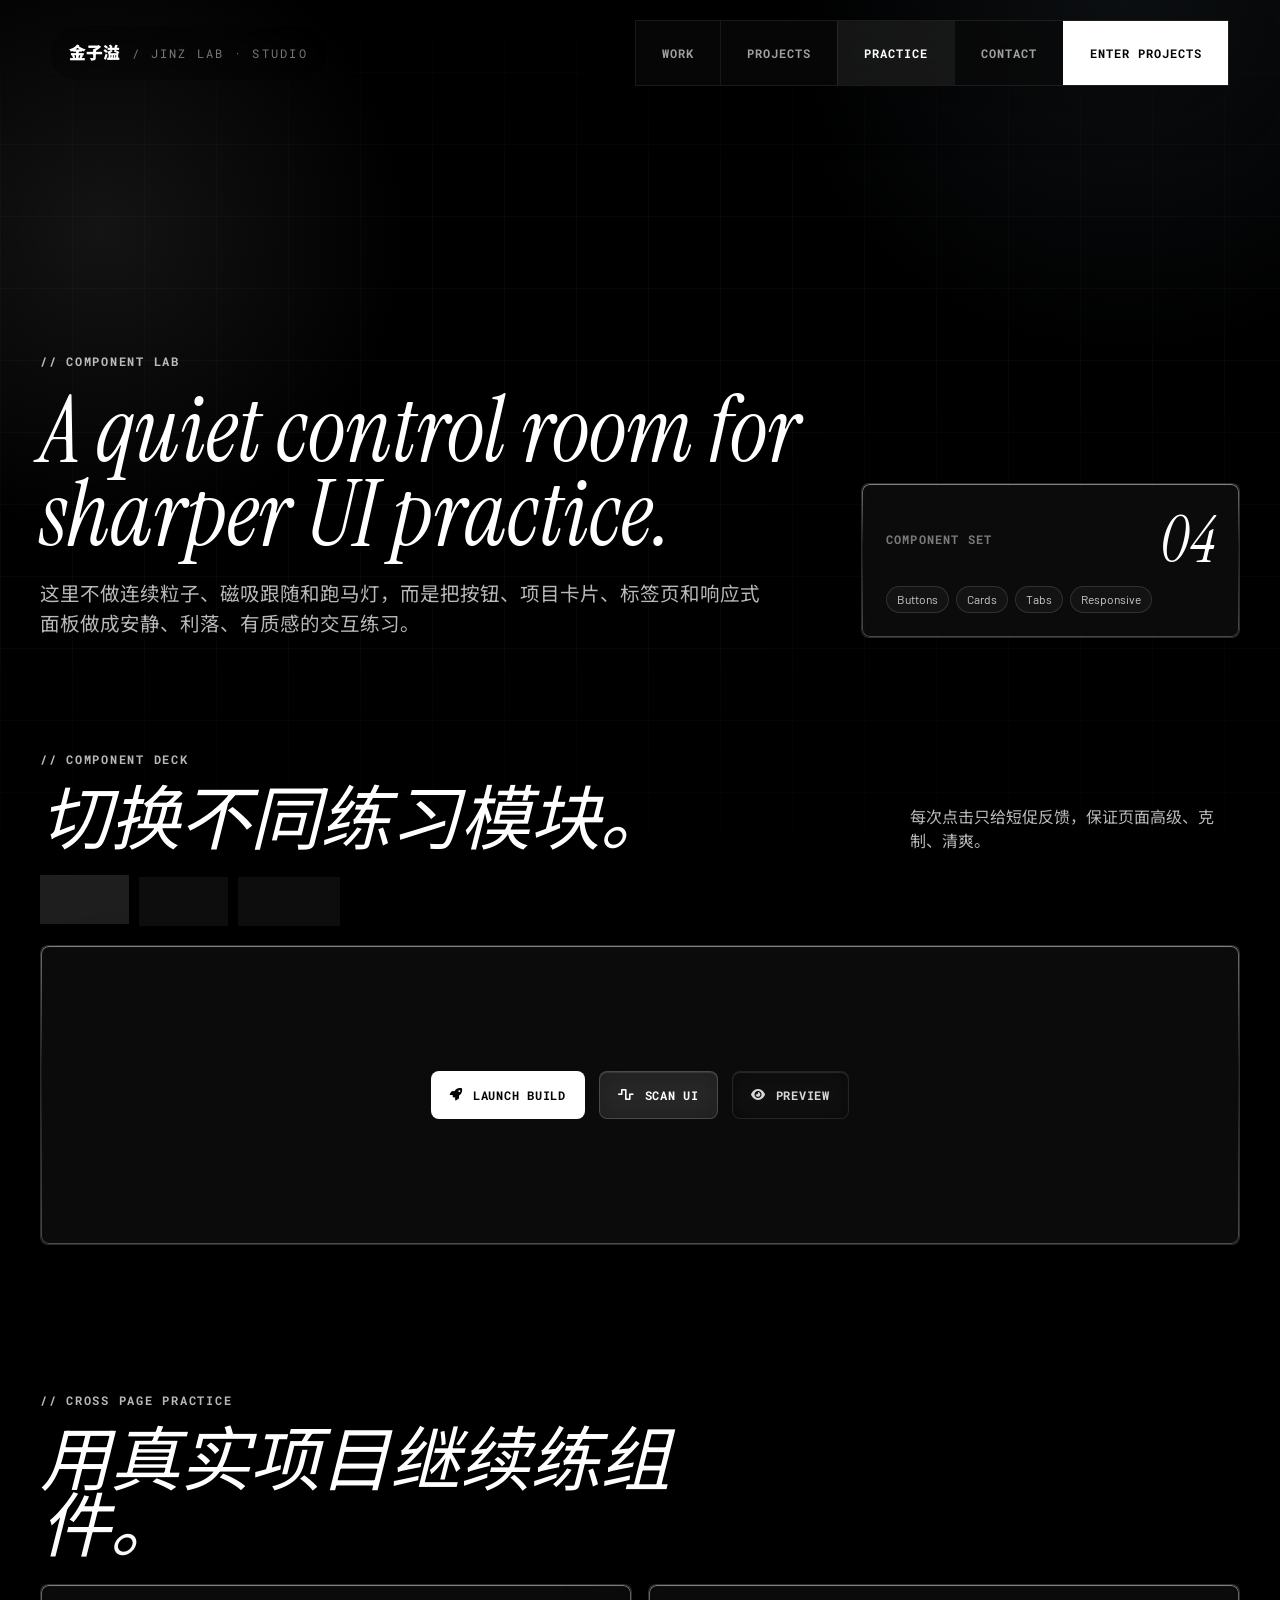
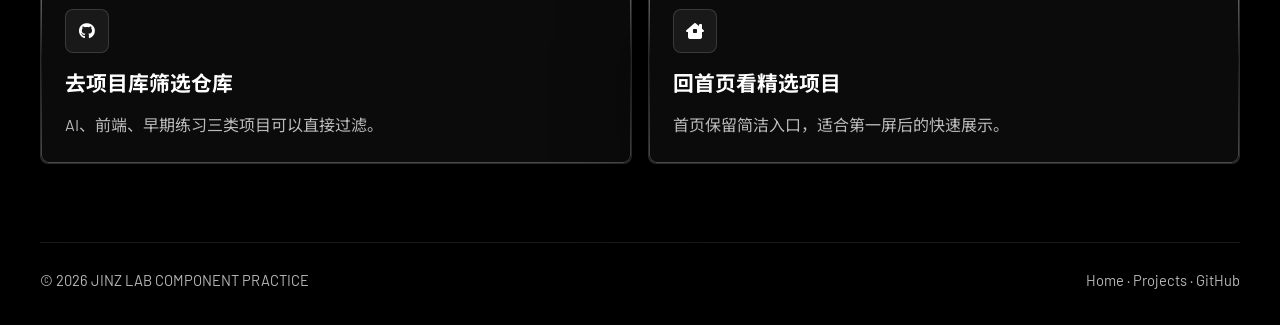
==== myweb/practice.html @ 47b3a93f "Restore portfolio site in myweb" ====
<!DOCTYPE html>
<html lang="zh-CN">
<head>
    <meta charset="UTF-8">
    <meta name="viewport" content="width=device-width, initial-scale=1.0">
    <meta name="description" content="金子溢的前端组件练习场，包含按钮、项目卡片、标签页、响应式面板和 GitHub 仓库组件练习。">
    <title>Practice | JINZ LAB STUDIO</title>
    <link rel="preconnect" href="https://fonts.googleapis.com">
    <link rel="preconnect" href="https://fonts.gstatic.com" crossorigin>
    <link href="https://fonts.googleapis.com/css2?family=Barlow:wght@300;400;500;600;700&family=Instrument+Serif:ital@0;1&family=Noto+Sans+SC:wght@400;500;700;900&family=Roboto+Mono:wght@400;500;700&display=swap" rel="stylesheet">
    <link rel="stylesheet" href="https://cdnjs.cloudflare.com/ajax/libs/font-awesome/6.5.2/css/all.min.css">
    <link rel="stylesheet" href="style.css?v=20260630-mainframe">
</head>
<body data-page="practice">
    <header class="studio-header" data-elevated="false">
        <a class="studio-brand" href="index.html#top" aria-label="返回首页">
            <strong>金子溢</strong>
            <span>/ JINZ LAB · STUDIO</span>
        </a>
        <button class="nav-toggle" type="button" aria-expanded="false" aria-controls="site-nav" aria-label="展开导航">
            <span></span>
            <span></span>
        </button>
        <nav class="studio-nav" id="site-nav" aria-label="主导航">
            <a class="nav-link" data-nav-page="home" href="index.html#top">WORK</a>
            <a class="nav-link" data-nav-page="projects" href="projects.html">PROJECTS</a>
            <a class="nav-link active" data-nav-page="practice" href="practice.html">PRACTICE</a>
            <a class="nav-link" href="index.html#contact">CONTACT</a>
            <a class="nav-cta" href="projects.html">ENTER PROJECTS</a>
        </nav>
    </header>

    <main id="top">
        <section class="practice-hero page-frame" aria-labelledby="practice-hero-title">
            <div class="archive-copy reveal">
                <p class="studio-kicker">// Component Lab</p>
                <h1 id="practice-hero-title">A quiet control room for sharper UI practice.</h1>
                <p class="page-lede">这里不做连续粒子、磁吸跟随和跑马灯，而是把按钮、项目卡片、标签页和响应式面板做成安静、利落、有质感的交互练习。</p>
            </div>
            <aside class="lab-console liquid-card reveal" aria-label="组件练习概览">
                <div class="console-row">
                    <span>Component Set</span>
                    <strong>04</strong>
                </div>
                <div class="console-list">
                    <span>Buttons</span>
                    <span>Cards</span>
                    <span>Tabs</span>
                    <span>Responsive</span>
                </div>
            </aside>
        </section>

        <section class="lab-section page-frame" aria-labelledby="tabs-title">
            <div class="console-heading reveal">
                <div>
                    <p class="studio-kicker">// Component Deck</p>
                    <h2 id="tabs-title">切换不同练习模块。</h2>
                </div>
                <p>每次点击只给短促反馈，保证页面高级、克制、清爽。</p>
            </div>

            <div class="lab-tabs reveal" role="tablist" aria-label="组件练习模块">
                <button class="lab-tab active" type="button" role="tab" aria-selected="true" aria-controls="panel-buttons" id="tab-buttons" data-tab="buttons">按钮状态</button>
                <button class="lab-tab" type="button" role="tab" aria-selected="false" aria-controls="panel-cards" id="tab-cards" data-tab="cards">项目卡片</button>
                <button class="lab-tab" type="button" role="tab" aria-selected="false" aria-controls="panel-layout" id="tab-layout" data-tab="layout">响应式面板</button>
            </div>

            <div class="lab-panels">
                <article class="lab-panel active liquid-card reveal" role="tabpanel" id="panel-buttons" aria-labelledby="tab-buttons" data-panel="buttons">
                    <div class="button-stage">
                        <button class="mega-button" type="button" data-toast="主要按钮状态已触发">
                            <i class="fa-solid fa-rocket"></i>
                            Launch Build
                        </button>
                        <button class="mega-button alt" type="button" data-toast="次级按钮状态已触发">
                            <i class="fa-solid fa-wave-square"></i>
                            Scan UI
                        </button>
                        <button class="mega-button quiet" type="button" data-toast="安静按钮状态已触发">
                            <i class="fa-solid fa-eye"></i>
                            Preview
                        </button>
                    </div>
                </article>

                <article class="lab-panel liquid-card reveal" role="tabpanel" id="panel-cards" aria-labelledby="tab-cards" data-panel="cards" hidden>
                    <div class="mini-project-grid">
                        <a class="mini-project" href="https://github.com/1clipse/llm-monitor-v8" target="_blank" rel="noopener noreferrer">
                            <span>LLM</span>
                            <strong>llm-monitor-v8</strong>
                            <small>风险评分 · 实时指标 · WebSocket</small>
                        </a>
                        <a class="mini-project" href="https://github.com/1clipse/knowledge-graph-robot" target="_blank" rel="noopener noreferrer">
                            <span>KG</span>
                            <strong>knowledge-graph-robot</strong>
                            <small>知识图谱 · Python · Robot</small>
                        </a>
                        <a class="mini-project" href="https://github.com/1clipse/myUniapp" target="_blank" rel="noopener noreferrer">
                            <span>UNI</span>
                            <strong>myUniapp</strong>
                            <small>企业小程序 · 微信生态</small>
                        </a>
                        <a class="mini-project" href="https://github.com/1clipse/myWebsite" target="_blank" rel="noopener noreferrer">
                            <span>WEB</span>
                            <strong>myWebsite</strong>
                            <small>个人站点 · 响应式布局</small>
                        </a>
                        <a class="mini-project" href="https://github.com/1clipse/AI-Project" target="_blank" rel="noopener noreferrer">
                            <span>AI</span>
                            <strong>AI-Project</strong>
                            <small>AI 辅助 · 系统实践</small>
                        </a>
                        <a class="mini-project" href="https://github.com/1clipse/jzy2010701408" target="_blank" rel="noopener noreferrer">
                            <span>LAB</span>
                            <strong>jzy2010701408</strong>
                            <small>早期测试 · 学习轨迹</small>
                        </a>
                        <a class="mini-project" href="https://github.com/1clipse/Jinz" target="_blank" rel="noopener noreferrer">
                            <span>ARC</span>
                            <strong>Jinz</strong>
                            <small>个人档案 · 时间线起点</small>
                        </a>
                    </div>
                </article>

                <article class="lab-panel liquid-card reveal" role="tabpanel" id="panel-layout" aria-labelledby="tab-layout" data-panel="layout" hidden>
                    <div class="responsive-preview" aria-label="响应式面板示意">
                        <div class="preview-sidebar">
                            <span></span>
                            <span></span>
                            <span></span>
                        </div>
                        <div class="preview-main">
                            <div class="preview-chart">
                                <i></i>
                                <i></i>
                                <i></i>
                                <i></i>
                            </div>
                            <div class="preview-grid">
                                <span></span>
                                <span></span>
                                <span></span>
                                <span></span>
                            </div>
                        </div>
                    </div>
                </article>
            </div>
        </section>

        <section class="route-section page-frame" aria-labelledby="practice-project-title">
            <div class="console-heading reveal">
                <div>
                    <p class="studio-kicker">// Cross Page Practice</p>
                    <h2 id="practice-project-title">用真实项目继续练组件。</h2>
                </div>
            </div>
            <div class="route-grid">
                <a class="route-card liquid-card reveal" href="projects.html">
                    <i class="fa-brands fa-github"></i>
                    <strong>去项目库筛选仓库</strong>
                    <span>AI、前端、早期练习三类项目可以直接过滤。</span>
                </a>
                <a class="route-card liquid-card reveal" href="index.html#projects">
                    <i class="fa-solid fa-house-chimney-window"></i>
                    <strong>回首页看精选项目</strong>
                    <span>首页保留简洁入口，适合第一屏后的快速展示。</span>
                </a>
            </div>
        </section>
    </main>

    <footer class="site-footer">
        <p>© 2026 JINZ LAB COMPONENT PRACTICE</p>
        <p><a href="index.html">Home</a> · <a href="projects.html">Projects</a> · <a href="https://github.com/1clipse" target="_blank" rel="noopener noreferrer">GitHub</a></p>
    </footer>

    <div class="toast" role="status" aria-live="polite"></div>
    <script src="script.js?v=20260630-mainframe"></script>
</body>
</html>
---- myweb/style.css ----
:root {
    --bg: #000;
    --paper: #f7f8f4;
    --paper-text: #172019;
    --paper-muted: #5a635a;
    --paper-line: #e5e8e1;
    --panel: rgba(255, 255, 255, 0.045);
    --panel-strong: rgba(255, 255, 255, 0.082);
    --text: #fff;
    --muted: rgba(255, 255, 255, 0.72);
    --subtle: rgba(255, 255, 255, 0.46);
    --line: rgba(255, 255, 255, 0.16);
    --line-strong: rgba(255, 255, 255, 0.34);
    --black-glass: rgba(0, 0, 0, 0.42);
    --radius: 8px;
    --max-width: 1200px;
    --header-height: 76px;
    --ease: cubic-bezier(.2, .8, .2, 1);
    --shadow: 0 28px 90px rgba(0, 0, 0, 0.42);
}

* {
    box-sizing: border-box;
}

html {
    scroll-behavior: smooth;
    background: var(--bg);
}

body {
    min-width: 320px;
    margin: 0;
    color: var(--text);
    background:
        radial-gradient(circle at 8% 12%, rgba(255, 255, 255, 0.08), transparent 24vw),
        radial-gradient(circle at 88% 0%, rgba(105, 130, 150, 0.12), transparent 28vw),
        #000;
    font-family: "Inter", "Barlow", "Noto Sans SC", system-ui, -apple-system, BlinkMacSystemFont, "Segoe UI", sans-serif;
    line-height: 1.5;
    overflow-x: hidden;
}

@keyframes blink {
    0%,
    100% {
        opacity: 1;
    }

    50% {
        opacity: 0;
    }
}

body::before {
    position: fixed;
    inset: 0;
    z-index: 0;
    content: "";
    pointer-events: none;
    background:
        linear-gradient(rgba(255, 255, 255, 0.026) 1px, transparent 1px),
        linear-gradient(90deg, rgba(255, 255, 255, 0.022) 1px, transparent 1px);
    background-size: 72px 72px;
    mask-image: linear-gradient(180deg, transparent, black 18%, black 72%, transparent);
}

body.nav-open {
    overflow: hidden;
}

a {
    color: inherit;
    text-decoration: none;
}

button,
a {
    -webkit-tap-highlight-color: transparent;
}

button {
    font: inherit;
}

img,
video {
    display: block;
    max-width: 100%;
}

h1,
h2,
h3,
p {
    margin-top: 0;
}

h1,
h2,
h3 {
    letter-spacing: 0;
    line-height: 0.94;
}

.studio-header {
    position: fixed;
    top: 20px;
    left: clamp(16px, 4vw, 52px);
    right: clamp(16px, 4vw, 52px);
    z-index: 50;
    display: flex;
    align-items: center;
    justify-content: space-between;
    min-height: 64px;
    pointer-events: none;
}

.studio-brand,
.studio-nav,
.nav-toggle,
.nav-cta {
    pointer-events: auto;
}

.studio-brand {
    display: inline-flex;
    align-items: center;
    gap: 12px;
    min-width: 0;
    padding: 14px 18px;
    border-radius: 999px;
    background: rgba(0, 0, 0, 0.2);
    color: var(--text);
    backdrop-filter: blur(10px);
    -webkit-backdrop-filter: blur(10px);
}

.studio-brand strong {
    font-family: "Noto Sans SC", sans-serif;
    font-size: 1.05rem;
    font-weight: 900;
    white-space: nowrap;
}

.studio-brand span {
    color: var(--subtle);
    font-family: "Roboto Mono", monospace;
    font-size: 0.78rem;
    letter-spacing: 0.18em;
    text-transform: uppercase;
    white-space: nowrap;
}

.studio-nav {
    display: flex;
    align-items: center;
    gap: 0;
    min-height: 64px;
    overflow: hidden;
    border: 1px solid rgba(255, 255, 255, 0.08);
    border-radius: 0;
    background: rgba(10, 10, 10, 0.68);
    backdrop-filter: blur(18px);
    -webkit-backdrop-filter: blur(18px);
    box-shadow: 0 16px 55px rgba(0, 0, 0, 0.28);
}

.nav-link,
.nav-cta {
    display: inline-flex;
    align-items: center;
    justify-content: center;
    min-height: 64px;
    padding: 0 26px;
    border-left: 1px solid rgba(255, 255, 255, 0.07);
    color: rgba(255, 255, 255, 0.62);
    font-family: "Roboto Mono", monospace;
    font-size: 0.78rem;
    font-weight: 700;
    letter-spacing: 0.08em;
    text-transform: uppercase;
    transition: color 180ms var(--ease), background-color 180ms var(--ease);
}

.nav-link:first-child {
    border-left: 0;
}

.nav-link:hover,
.nav-link.active {
    color: #fff;
    background: rgba(255, 255, 255, 0.06);
}

.nav-cta {
    color: #050505;
    background: #fff;
}

.nav-cta:hover {
    color: #000;
    background: rgba(255, 255, 255, 0.86);
}

.nav-toggle {
    display: none;
    width: 48px;
    height: 48px;
    border: 1px solid var(--line);
    border-radius: 999px;
    color: var(--text);
    background: rgba(0, 0, 0, 0.55);
    backdrop-filter: blur(12px);
    -webkit-backdrop-filter: blur(12px);
    cursor: pointer;
}

.nav-toggle span {
    display: block;
    width: 18px;
    height: 2px;
    margin: 5px auto;
    border-radius: 999px;
    background: currentColor;
}

body[data-page="home"] .studio-header[data-elevated="false"] .studio-brand {
    color: #0e150f;
    background: rgba(255, 255, 255, 0.38);
}

body[data-page="home"] .studio-header[data-elevated="false"] .studio-brand span {
    color: rgba(14, 21, 15, 0.58);
}

body[data-page="home"] .studio-header[data-elevated="false"] .studio-nav {
    border-color: rgba(28, 46, 30, 0.1);
    background: rgba(255, 255, 255, 0.34);
    box-shadow: 0 16px 55px rgba(28, 46, 30, 0.08);
}

body[data-page="home"] .studio-header[data-elevated="false"] .nav-link {
    color: rgba(14, 21, 15, 0.66);
    border-left-color: rgba(28, 46, 30, 0.08);
}

body[data-page="home"] .studio-header[data-elevated="false"] .nav-link:hover,
body[data-page="home"] .studio-header[data-elevated="false"] .nav-link.active {
    color: #0e150f;
    background: rgba(28, 46, 30, 0.06);
}

body[data-page="home"] .studio-header[data-elevated="false"] .nav-cta {
    color: #fff;
    border-left-color: rgba(28, 46, 30, 0.08);
    background: #1c2e1e;
}

body[data-page="home"] .studio-header[data-elevated="false"] .nav-toggle {
    color: #0e150f;
    border-color: rgba(28, 46, 30, 0.16);
    background: rgba(255, 255, 255, 0.54);
}

main {
    position: relative;
    z-index: 1;
}

.cinema-hero {
    position: relative;
    display: flex;
    min-height: 100svh;
    padding: 132px clamp(20px, 8vw, 132px) 72px;
    align-items: flex-end;
    overflow: hidden;
    background: #000;
}

.spade-hero {
    position: relative;
    display: grid;
    grid-template-columns: minmax(0, 1fr) minmax(300px, 0.42fr);
    gap: clamp(22px, 4vw, 54px);
    min-height: 100svh;
    overflow: hidden;
    padding: 128px clamp(20px, 5vw, 72px) 58px;
    align-items: end;
    color: var(--paper-text);
    background: var(--paper);
}

.spade-hero::before {
    position: absolute;
    inset: 0;
    content: "";
    pointer-events: none;
    background:
        linear-gradient(rgba(28, 46, 30, 0.05) 1px, transparent 1px),
        linear-gradient(90deg, rgba(28, 46, 30, 0.045) 1px, transparent 1px);
    background-size: 64px 64px;
    mask-image: linear-gradient(90deg, black, transparent 72%);
}

.spade-video-panel {
    --look-x: 0px;
    --look-y: 0px;
    --look-glow-x: 58%;
    --look-glow-y: 34%;
    position: absolute;
    inset: 0 0 0 auto;
    width: min(58vw, 940px);
    overflow: hidden;
    pointer-events: none;
    background: #eef1ea;
}

.spade-video {
    width: 100%;
    height: 100%;
    object-fit: cover;
    object-position: right bottom;
    filter: saturate(0.9) contrast(1.02);
    transform: translate3d(var(--look-x), var(--look-y), 0) scale(1.035);
    transition: transform 90ms linear;
}

.spade-video-wash {
    position: absolute;
    inset: 0;
    background:
        radial-gradient(circle at var(--look-glow-x) var(--look-glow-y), rgba(255, 255, 255, 0.46), transparent 18%),
        linear-gradient(90deg, var(--paper) 0%, rgba(247, 248, 244, 0.88) 15%, rgba(247, 248, 244, 0.18) 48%, rgba(247, 248, 244, 0.02)),
        linear-gradient(0deg, var(--paper) 0%, transparent 24%);
    transition: background 120ms linear;
}

.spade-hero-content {
    position: relative;
    z-index: 2;
    width: min(760px, 100%);
}

.spade-kicker {
    display: inline-flex;
    align-items: center;
    gap: 10px;
    margin-bottom: 28px;
    color: rgba(28, 46, 30, 0.72);
    font-size: 0.86rem;
    font-weight: 700;
    letter-spacing: 0.08em;
}

.spade-kicker span {
    color: #1c2e1e;
    font-size: 1.2rem;
}

.spade-hero h1 {
    min-height: 2.18em;
    margin-bottom: 22px;
    color: #090d0a;
    font-size: clamp(3.35rem, 7.4vw, 7.8rem);
    font-weight: 400;
    line-height: 1.04;
    white-space: pre-line;
}

.type-cursor {
    display: inline-block;
    width: 3px;
    height: 0.9em;
    margin-left: 4px;
    vertical-align: -0.04em;
    background: #090d0a;
    animation: blink 1s step-end infinite;
}

.type-cursor.is-done {
    display: none;
}

.spade-lede {
    max-width: 660px;
    margin-bottom: 42px;
    color: var(--paper-muted);
    font-size: clamp(1.08rem, 2vw, 1.32rem);
    line-height: 1.7;
}

.service-picker {
    width: min(620px, 100%);
    margin-bottom: 30px;
}

.service-picker h2 {
    margin-bottom: 4px;
    color: #152318;
    font-size: clamp(1.45rem, 2.2vw, 2rem);
    font-weight: 500;
    line-height: 1.12;
}

.service-picker p {
    margin-bottom: 18px;
    color: rgba(90, 99, 90, 0.86);
}

.service-pills {
    display: flex;
    flex-wrap: wrap;
    gap: 10px;
    margin-bottom: 14px;
}

.service-pill {
    display: inline-flex;
    min-height: 48px;
    align-items: center;
    gap: 8px;
    padding: 0 18px;
    border: 1px solid var(--paper-line);
    border-radius: 999px;
    color: #1c2e1e;
    background: rgba(255, 255, 255, 0.76);
    box-shadow: 0 14px 36px rgba(28, 46, 30, 0.05);
    cursor: pointer;
    font-weight: 600;
    transition: transform 180ms var(--ease), color 180ms var(--ease), background-color 180ms var(--ease), border-color 180ms var(--ease);
}

.service-pill:hover,
.service-pill:focus-visible {
    transform: translateY(-2px);
    border-color: rgba(28, 46, 30, 0.16);
    background: rgba(241, 243, 241, 0.9);
}

.service-pill.is-active {
    color: #fff;
    border-color: #1c2e1e;
    background: #1c2e1e;
}

.service-pill.is-active::before {
    content: "\f00c";
    font: var(--fa-font-solid);
    font-size: 0.78rem;
}

.service-status {
    min-height: 48px;
    padding: 14px 16px;
    border: 1px solid transparent;
    border-radius: 18px;
    color: rgba(90, 99, 90, 0.5);
    font-size: 0.82rem;
    font-style: italic;
    transition: color 180ms var(--ease), background-color 180ms var(--ease), border-color 180ms var(--ease);
}

.service-status.is-active {
    display: flex;
    align-items: center;
    justify-content: space-between;
    gap: 16px;
    color: #233526;
    border-color: #ecefeb;
    background: #fafbf9;
    font-style: normal;
}

.service-status a {
    flex: 0 0 auto;
    color: #4d6d47;
    font-size: 0.76rem;
    font-weight: 800;
    letter-spacing: 0.08em;
    text-transform: uppercase;
}

.spade-actions {
    display: flex;
    flex-wrap: wrap;
    gap: 12px;
}

.spade-link {
    display: inline-flex;
    min-height: 48px;
    align-items: center;
    gap: 10px;
    padding: 0 18px;
    border: 1px solid rgba(28, 46, 30, 0.14);
    border-radius: 999px;
    color: #1c2e1e;
    background: rgba(255, 255, 255, 0.54);
    font-size: 0.96rem;
    font-weight: 700;
    transition: transform 180ms var(--ease), opacity 180ms var(--ease);
}

.spade-link.strong {
    color: #fff;
    border-color: #1c2e1e;
    background: #1c2e1e;
}

.spade-link:hover {
    transform: translateY(-2px);
    opacity: 0.78;
}

.spade-portrait {
    position: relative;
    z-index: 2;
    align-self: end;
    width: min(360px, 100%);
    margin: 0;
    overflow: hidden;
    border: 1px solid rgba(28, 46, 30, 0.12);
    border-radius: 28px;
    background: rgba(255, 255, 255, 0.32);
    box-shadow: 0 28px 90px rgba(28, 46, 30, 0.18);
}

.spade-portrait img {
    width: 100%;
    aspect-ratio: 4 / 5;
    object-fit: cover;
    object-position: center;
}

.spade-portrait figcaption {
    display: flex;
    align-items: center;
    justify-content: space-between;
    gap: 12px;
    padding: 14px 16px;
    color: rgba(28, 46, 30, 0.62);
    background: rgba(250, 251, 249, 0.86);
    font-size: 0.74rem;
    font-weight: 700;
    letter-spacing: 0.08em;
    text-transform: uppercase;
}

.spade-portrait strong {
    color: #1c2e1e;
}

.fading-video {
    opacity: 0;
    will-change: opacity;
}

.hero-video {
    position: absolute;
    top: 0;
    left: 50%;
    z-index: 0;
    width: 120%;
    height: 120%;
    min-width: 100%;
    min-height: 100%;
    object-fit: cover;
    object-position: top center;
    transform: translateX(-50%);
}

.section-video {
    position: absolute;
    inset: 0;
    z-index: 0;
    width: 100%;
    height: 100%;
    object-fit: cover;
}

.edge-shade {
    position: absolute;
    inset: 0;
    z-index: 1;
    pointer-events: none;
    background:
        linear-gradient(90deg, rgba(0, 0, 0, 0.82), transparent 32%, transparent 70%, rgba(0, 0, 0, 0.72)),
        linear-gradient(0deg, rgba(0, 0, 0, 0.88), transparent 42%, rgba(0, 0, 0, 0.48));
}

.hero-side-note {
    position: absolute;
    top: 28%;
    right: clamp(22px, 8vw, 132px);
    z-index: 2;
    color: rgba(255, 255, 255, 0.74);
    text-align: right;
    font-size: clamp(1.05rem, 2vw, 1.7rem);
    font-weight: 300;
    line-height: 1.18;
}

.hero-side-note p {
    margin: 0;
}

.cinema-hero-content {
    position: relative;
    z-index: 2;
    width: min(980px, 100%);
}

.studio-kicker {
    margin-bottom: 18px;
    color: rgba(255, 255, 255, 0.72);
    font-family: "Roboto Mono", monospace;
    font-size: 0.78rem;
    font-weight: 700;
    letter-spacing: 0.14em;
    text-transform: uppercase;
}

.cinema-hero h1 {
    max-width: 1060px;
    margin-bottom: 14px;
    font-size: clamp(3.4rem, 7.8vw, 8.7rem);
    font-weight: 400;
    letter-spacing: 0;
}

.hero-line {
    max-width: 680px;
    margin-bottom: 28px;
    color: rgba(255, 255, 255, 0.86);
    font-size: clamp(1.15rem, 2.3vw, 1.75rem);
    font-weight: 300;
}

.hero-underlined {
    position: relative;
    display: inline-block;
}

.hero-underlined > span:last-child {
    position: relative;
    z-index: 1;
}

.hero-underline {
    position: absolute;
    right: 0;
    bottom: 0.08em;
    left: 0;
    height: 0.16em;
    border-radius: 999px;
    background: linear-gradient(90deg, rgba(42, 126, 174, 0.88), rgba(255, 255, 255, 0.34));
    box-shadow: 0 0 38px rgba(42, 126, 174, 0.44);
}

.hero-command {
    display: inline-flex;
    max-width: 100%;
    align-items: center;
    gap: 10px;
    margin-bottom: 18px;
    padding: 14px 18px;
    border: 1px solid rgba(255, 255, 255, 0.14);
    border-radius: var(--radius);
    color: rgba(255, 255, 255, 0.82);
    background: rgba(0, 0, 0, 0.48);
    box-shadow: inset 0 1px 1px rgba(255, 255, 255, 0.12), 0 20px 60px rgba(0, 0, 0, 0.28);
    backdrop-filter: blur(16px);
    -webkit-backdrop-filter: blur(16px);
    font-family: "Roboto Mono", monospace;
    font-size: clamp(0.78rem, 1.5vw, 0.95rem);
}

.hero-command span {
    color: #7fc7ff;
    font-weight: 700;
}

.hero-command code {
    min-width: 0;
    overflow-wrap: anywhere;
    font: inherit;
}

.hero-actions,
.filter-bar,
.lab-tabs {
    display: flex;
    flex-wrap: wrap;
    gap: 10px;
}

.glass-button,
.filter-chip,
.lab-tab,
.mega-button {
    position: relative;
    display: inline-flex;
    align-items: center;
    justify-content: center;
    min-height: 48px;
    gap: 10px;
    padding: 12px 18px;
    border: 1px solid rgba(255, 255, 255, 0.12);
    border-radius: var(--radius);
    color: rgba(255, 255, 255, 0.9);
    background: rgba(255, 255, 255, 0.055);
    box-shadow: inset 0 1px 1px rgba(255, 255, 255, 0.12);
    backdrop-filter: blur(12px);
    -webkit-backdrop-filter: blur(12px);
    cursor: pointer;
    font-family: "Roboto Mono", monospace;
    font-size: 0.78rem;
    font-weight: 700;
    letter-spacing: 0.06em;
    text-transform: uppercase;
    transition: transform 180ms var(--ease), border-color 180ms var(--ease), background-color 180ms var(--ease), color 180ms var(--ease);
}

.glass-button.strong,
.mega-button {
    color: #050505;
    border-color: rgba(255, 255, 255, 0.84);
    background: #fff;
}

.glass-button:hover,
.glass-button:focus-visible,
.filter-chip:hover,
.filter-chip.active,
.lab-tab:hover,
.lab-tab.active,
.mega-button:hover,
.mega-button:focus-visible {
    transform: translateY(-2px);
    border-color: rgba(255, 255, 255, 0.46);
    background: rgba(255, 255, 255, 0.12);
    color: #fff;
}

.glass-button.strong:hover,
.mega-button:hover {
    color: #000;
    background: rgba(255, 255, 255, 0.88);
}

.cinema-section {
    position: relative;
    min-height: 100svh;
    overflow: hidden;
    background: #000;
}

.section-inner {
    position: relative;
    z-index: 2;
    display: flex;
    min-height: 100svh;
    flex-direction: column;
    justify-content: space-between;
    padding: 118px clamp(20px, 5vw, 84px) 54px;
}

.cinematic-heading h2,
.split-heading h2,
.archive-copy h1,
.console-heading h2,
.contact-copy h2 {
    font-family: "Instrument Serif", "Noto Sans SC", serif;
    font-style: italic;
    font-weight: 400;
}

.cinematic-heading h2 {
    margin-bottom: 0;
    font-size: clamp(4.2rem, 8vw, 9rem);
}

.story-section {
    position: relative;
    width: min(var(--max-width), calc(100% - 40px));
    margin: 0 auto;
    padding: clamp(76px, 11vw, 146px) 0 clamp(58px, 8vw, 112px);
    overflow: hidden;
}

.story-section::before {
    position: absolute;
    top: 12%;
    right: 0;
    width: min(520px, 52vw);
    aspect-ratio: 1;
    border-radius: 50%;
    content: "";
    pointer-events: none;
    background: radial-gradient(circle, rgba(72, 165, 215, 0.18), transparent 66%);
    filter: blur(2px);
    transform: translateX(42%);
}

.story-heading {
    position: sticky;
    top: 120px;
    max-width: 760px;
    margin-bottom: clamp(30px, 5vw, 58px);
}

.story-heading h2,
.present-section h2 {
    font-family: "Instrument Serif", "Noto Sans SC", serif;
    font-style: italic;
    font-weight: 400;
}

.story-heading h2 {
    margin-bottom: 16px;
    font-size: clamp(3rem, 6.8vw, 7.2rem);
}

.story-heading p:last-child {
    max-width: 620px;
    margin-bottom: 0;
    color: var(--muted);
    font-size: 1.05rem;
}

.story-track {
    position: relative;
    display: grid;
    gap: 18px;
    margin-left: auto;
    width: min(720px, 100%);
}

.story-track::before {
    position: absolute;
    top: 0;
    bottom: 0;
    left: 22px;
    width: 1px;
    content: "";
    background: linear-gradient(180deg, transparent, rgba(255, 255, 255, 0.34), transparent);
}

.story-card {
    --story-progress: 0;
    min-height: 260px;
    padding: 28px 30px 30px 78px;
    opacity: max(0.55, var(--story-progress));
    transform: translateY(calc((1 - var(--story-progress)) * 18px));
    transition: opacity 180ms var(--ease), transform 180ms var(--ease), border-color 180ms var(--ease), background-color 180ms var(--ease);
}

.story-card::after {
    position: absolute;
    top: 34px;
    left: 15px;
    width: 14px;
    height: 14px;
    border: 1px solid rgba(255, 255, 255, 0.66);
    border-radius: 50%;
    content: "";
    background: #0a0a0a;
    box-shadow: 0 0 calc(8px + var(--story-progress) * 24px) rgba(127, 199, 255, 0.44);
}

.story-card span {
    display: block;
    margin-bottom: 18px;
    color: #8bd3ff;
    font-family: "Roboto Mono", monospace;
    font-size: 0.76rem;
    font-weight: 700;
    letter-spacing: 0.12em;
    text-transform: uppercase;
}

.story-card h3 {
    max-width: 560px;
    margin-bottom: 14px;
    font-size: clamp(2.2rem, 4.8vw, 4.8rem);
}

.story-card p {
    max-width: 570px;
    margin-bottom: 0;
    color: var(--muted);
}

.capability-grid {
    display: grid;
    grid-template-columns: repeat(3, minmax(0, 1fr));
    gap: 18px;
}

.liquid-card {
    position: relative;
    overflow: hidden;
    border: 1px solid rgba(255, 255, 255, 0.13);
    border-radius: var(--radius);
    background: var(--panel);
    box-shadow: inset 0 1px 1px rgba(255, 255, 255, 0.13), var(--shadow);
    backdrop-filter: blur(18px);
    -webkit-backdrop-filter: blur(18px);
}

.liquid-card::before {
    position: absolute;
    inset: 0;
    border-radius: inherit;
    padding: 1px;
    content: "";
    background: linear-gradient(180deg, rgba(255, 255, 255, 0.42), rgba(255, 255, 255, 0.04) 42%, rgba(255, 255, 255, 0.26));
    -webkit-mask: linear-gradient(#fff 0 0) content-box, linear-gradient(#fff 0 0);
    -webkit-mask-composite: xor;
    mask-composite: exclude;
    pointer-events: none;
}

.capability-grid .liquid-card {
    display: flex;
    min-height: 360px;
    flex-direction: column;
    justify-content: space-between;
    padding: 24px;
}

.card-top,
.repo-card-head {
    display: flex;
    align-items: flex-start;
    justify-content: space-between;
    gap: 16px;
    margin-bottom: 28px;
}

.card-top i,
.repo-card-head i,
.route-card i {
    display: grid;
    width: 44px;
    height: 44px;
    flex: 0 0 auto;
    place-items: center;
    border: 1px solid rgba(255, 255, 255, 0.14);
    border-radius: var(--radius);
    color: #fff;
    background: rgba(255, 255, 255, 0.06);
}

.tag-row,
.project-tech,
.console-list {
    display: flex;
    flex-wrap: wrap;
    gap: 7px;
    justify-content: flex-end;
}

.tag-row span,
.project-tech span,
.console-list span {
    padding: 6px 10px;
    border: 1px solid rgba(255, 255, 255, 0.12);
    border-radius: 999px;
    color: rgba(255, 255, 255, 0.78);
    background: rgba(255, 255, 255, 0.035);
    font-size: 0.75rem;
    line-height: 1.1;
}

.liquid-card h3,
.repo-card h3 {
    margin-bottom: 14px;
    font-family: "Instrument Serif", "Noto Sans SC", serif;
    font-size: clamp(2.1rem, 3.3vw, 3rem);
    font-style: italic;
    font-weight: 400;
}

.liquid-card p,
.repo-card p,
.route-card span,
.page-lede,
.console-heading p,
.contact-copy p,
.site-footer {
    color: var(--muted);
}

.work-section,
.contact-section,
.page-frame,
.site-footer {
    width: min(var(--max-width), calc(100% - 40px));
    margin-inline: auto;
}

.work-section {
    position: relative;
    padding: clamp(78px, 11vw, 148px) 0;
}

.split-heading {
    display: grid;
    grid-template-columns: minmax(0, 1fr) auto;
    gap: 24px;
    align-items: end;
    margin-bottom: 28px;
}

.split-heading .studio-kicker {
    grid-column: 1 / -1;
    margin-bottom: 0;
}

.split-heading h2 {
    max-width: 760px;
    margin-bottom: 0;
    font-size: clamp(3.2rem, 7vw, 7.4rem);
}

.feature-work {
    display: grid;
    grid-template-columns: minmax(0, 1.35fr) minmax(280px, 0.72fr);
    gap: 18px;
    align-items: stretch;
}

.studio-photo-frame {
    display: flex;
    min-height: 420px;
    flex-direction: column;
    justify-content: space-between;
    margin: 0;
    overflow: hidden;
    border: 1px solid rgba(255, 255, 255, 0.14);
    border-radius: var(--radius);
    background: rgba(255, 255, 255, 0.045);
    box-shadow: var(--shadow);
}

.studio-photo-frame img {
    width: 100%;
    height: 100%;
    min-height: 360px;
    object-fit: cover;
    object-position: center;
    filter: saturate(0.92) contrast(1.04);
}

.studio-photo-frame figcaption {
    padding: 14px 16px;
    border-top: 1px solid rgba(255, 255, 255, 0.12);
    color: rgba(255, 255, 255, 0.72);
    background: rgba(0, 0, 0, 0.62);
    font-family: "Roboto Mono", monospace;
    font-size: 0.72rem;
    font-weight: 700;
    letter-spacing: 0.1em;
    text-transform: uppercase;
}

.flagship-card {
    display: flex;
    min-height: 420px;
    flex-direction: column;
    justify-content: space-between;
    padding: 30px;
    border: 1px solid rgba(255, 255, 255, 0.14);
    border-radius: var(--radius);
    background:
        radial-gradient(circle at 14% 18%, rgba(255, 255, 255, 0.13), transparent 28%),
        linear-gradient(180deg, rgba(255, 255, 255, 0.08), rgba(255, 255, 255, 0.032));
    box-shadow: var(--shadow);
    overflow: hidden;
    backdrop-filter: blur(18px);
    -webkit-backdrop-filter: blur(18px);
}

.flagship-card p,
.flagship-card span,
.flagship-card a {
    font-family: "Roboto Mono", monospace;
    font-size: 0.78rem;
    font-weight: 700;
    letter-spacing: 0.08em;
    text-transform: uppercase;
}

.flagship-card h3 {
    max-width: 720px;
    margin: 8px 0 0;
    font-size: clamp(3rem, 7vw, 7rem);
    overflow-wrap: anywhere;
}

.flagship-card span {
    color: rgba(255, 255, 255, 0.72);
}

.flagship-card a {
    width: fit-content;
    padding: 12px 16px;
    border: 1px solid rgba(255, 255, 255, 0.18);
    background: rgba(0, 0, 0, 0.42);
    transition: background-color 180ms var(--ease), transform 180ms var(--ease);
}

.flagship-card a:hover {
    transform: translateY(-2px);
    background: rgba(255, 255, 255, 0.13);
}

.repo-filmstrip {
    display: grid;
    gap: 10px;
}

.repo-filmstrip a {
    display: flex;
    min-height: 62px;
    align-items: center;
    padding: 0 18px;
    border: 1px solid rgba(255, 255, 255, 0.1);
    border-radius: var(--radius);
    color: rgba(255, 255, 255, 0.72);
    background: rgba(255, 255, 255, 0.045);
    font-family: "Roboto Mono", monospace;
    font-size: 0.9rem;
    overflow-wrap: anywhere;
    transition: transform 180ms var(--ease), border-color 180ms var(--ease), color 180ms var(--ease), background-color 180ms var(--ease);
}

.repo-filmstrip a:hover {
    transform: translateX(4px);
    border-color: rgba(255, 255, 255, 0.32);
    color: #fff;
    background: rgba(255, 255, 255, 0.09);
}

.present-section {
    display: flex;
    min-height: 72svh;
    flex-direction: column;
    align-items: center;
    justify-content: center;
    padding: clamp(76px, 10vw, 130px) 0;
    text-align: center;
}

.present-section p {
    margin-bottom: 10px;
    color: var(--muted);
    font-family: "Roboto Mono", monospace;
    font-size: 0.82rem;
    font-weight: 700;
    letter-spacing: 0.16em;
    text-transform: uppercase;
}

.present-section h2 {
    margin-bottom: 28px;
    font-size: clamp(3.6rem, 10vw, 10.5rem);
}

.contact-section {
    display: grid;
    grid-template-columns: minmax(0, 1fr) 300px;
    gap: 28px;
    align-items: center;
    padding: 74px 0 104px;
}

.contact-copy h2 {
    max-width: 760px;
    margin-bottom: 18px;
    font-size: clamp(3.1rem, 6.4vw, 7rem);
}

.contact-copy p {
    max-width: 620px;
    font-size: 1.05rem;
}

.contact-list {
    display: grid;
    gap: 10px;
    max-width: 540px;
    margin-top: 26px;
}

.contact-list a,
.contact-list button {
    display: flex;
    min-height: 52px;
    align-items: center;
    gap: 12px;
    padding: 12px 14px;
    border: 1px solid rgba(255, 255, 255, 0.12);
    border-radius: var(--radius);
    color: rgba(255, 255, 255, 0.72);
    background: rgba(255, 255, 255, 0.04);
    cursor: pointer;
    text-align: left;
    transition: color 180ms var(--ease), border-color 180ms var(--ease), background-color 180ms var(--ease), transform 180ms var(--ease);
}

.contact-list a:hover,
.contact-list button:hover {
    transform: translateY(-2px);
    color: #fff;
    border-color: rgba(255, 255, 255, 0.32);
    background: rgba(255, 255, 255, 0.09);
}

.contact-list i {
    width: 20px;
    color: #fff;
}

.qr-card {
    padding: 16px;
}

.qr-button {
    width: 100%;
    overflow: hidden;
    border: 0;
    border-radius: var(--radius);
    background: #fff;
    cursor: zoom-in;
}

.qr-button img {
    width: 100%;
    aspect-ratio: 1;
    object-fit: contain;
}

.qr-card p {
    margin: 12px 0 0;
    color: var(--subtle);
    text-align: center;
    font-family: "Roboto Mono", monospace;
    font-size: 0.78rem;
    letter-spacing: 0.12em;
}

.archive-hero,
.practice-hero {
    display: grid;
    grid-template-columns: minmax(0, 1.05fr) minmax(280px, 0.5fr);
    gap: 24px;
    align-items: end;
    min-height: 78svh;
    padding: 148px 0 64px;
}

.archive-copy h1 {
    max-width: 980px;
    margin-bottom: 22px;
    font-size: clamp(3.35rem, 7vw, 8.25rem);
}

.page-lede {
    max-width: 730px;
    margin-bottom: 0;
    font-size: clamp(1.02rem, 2vw, 1.22rem);
}

.inline-link {
    color: #fff;
    border-bottom: 1px solid rgba(255, 255, 255, 0.38);
}

.archive-panel,
.lab-console {
    display: grid;
    gap: 14px;
    padding: 24px;
}

.archive-panel div {
    padding-bottom: 14px;
    border-bottom: 1px solid rgba(255, 255, 255, 0.1);
}

.archive-panel div:last-child {
    padding-bottom: 0;
    border-bottom: 0;
}

.archive-panel span,
.console-row span,
.repo-card-head span {
    display: block;
    color: var(--subtle);
    font-family: "Roboto Mono", monospace;
    font-size: 0.72rem;
    font-weight: 700;
    letter-spacing: 0.1em;
    text-transform: uppercase;
}

.archive-panel strong {
    display: block;
    margin-top: 5px;
    font-size: 1.7rem;
}

.project-console,
.lab-section,
.route-section {
    padding: 48px 0 78px;
}

.console-heading {
    display: flex;
    align-items: end;
    justify-content: space-between;
    gap: 24px;
    margin-bottom: 24px;
}

.console-heading h2 {
    max-width: 760px;
    margin-bottom: 0;
    font-size: clamp(2.8rem, 5.5vw, 5.8rem);
}

.console-heading p:last-child {
    max-width: 330px;
    margin-bottom: 0;
}

.filter-bar,
.lab-tabs {
    margin-bottom: 20px;
}

.repo-grid,
.mini-project-grid,
.route-grid {
    display: grid;
    gap: 16px;
}

.repo-grid {
    grid-template-columns: repeat(3, minmax(0, 1fr));
}

.repo-card {
    display: flex;
    min-height: 380px;
    flex-direction: column;
    padding: 24px;
    transition: transform 180ms var(--ease), opacity 180ms var(--ease);
}

.repo-card:hover,
.route-card:hover,
.mini-project:hover {
    transform: translateY(-3px);
}

.repo-card p {
    flex: 1;
}

.repo-card[hidden],
.lab-panel[hidden] {
    display: none;
}

.repo-link {
    width: 100%;
    margin-top: 22px;
}

.route-grid {
    grid-template-columns: repeat(2, minmax(0, 1fr));
}

.route-card {
    display: grid;
    gap: 12px;
    min-height: 180px;
    padding: 24px;
    transition: transform 180ms var(--ease), border-color 180ms var(--ease), background-color 180ms var(--ease);
}

.route-card strong {
    font-size: 1.3rem;
}

.console-row {
    display: flex;
    align-items: center;
    justify-content: space-between;
    gap: 18px;
}

.console-row strong {
    font-family: "Instrument Serif", serif;
    font-size: 4rem;
    font-style: italic;
    font-weight: 400;
    line-height: 1;
}

.console-list {
    justify-content: flex-start;
}

.lab-panels {
    min-height: 320px;
}

.lab-panel {
    padding: 24px;
}

.button-stage {
    display: flex;
    flex-wrap: wrap;
    gap: 14px;
    align-items: center;
    justify-content: center;
    min-height: 250px;
}

.mega-button.alt {
    color: #fff;
    border-color: rgba(255, 255, 255, 0.18);
    background: rgba(255, 255, 255, 0.08);
}

.mega-button.quiet {
    color: rgba(255, 255, 255, 0.84);
    border-color: rgba(255, 255, 255, 0.1);
    background: rgba(0, 0, 0, 0.22);
}

.mini-project-grid {
    grid-template-columns: repeat(3, minmax(0, 1fr));
}

.mini-project {
    display: grid;
    gap: 9px;
    min-height: 150px;
    padding: 18px;
    border: 1px solid rgba(255, 255, 255, 0.12);
    border-radius: var(--radius);
    background: rgba(255, 255, 255, 0.04);
    transition: transform 180ms var(--ease), border-color 180ms var(--ease), background-color 180ms var(--ease);
}

.mini-project:hover {
    border-color: rgba(255, 255, 255, 0.32);
    background: rgba(255, 255, 255, 0.09);
}

.mini-project span {
    width: fit-content;
    padding: 5px 8px;
    border: 1px solid rgba(255, 255, 255, 0.18);
    border-radius: 999px;
    color: #fff;
    font-family: "Roboto Mono", monospace;
    font-size: 0.72rem;
}

.mini-project strong {
    overflow-wrap: anywhere;
}

.mini-project small {
    color: var(--muted);
}

.responsive-preview {
    display: grid;
    grid-template-columns: 160px minmax(0, 1fr);
    gap: 16px;
    min-height: 260px;
}

.preview-sidebar,
.preview-main,
.preview-chart,
.preview-grid span {
    border: 1px solid rgba(255, 255, 255, 0.1);
    border-radius: var(--radius);
    background: rgba(255, 255, 255, 0.045);
}

.preview-sidebar {
    display: grid;
    align-content: start;
    gap: 10px;
    padding: 14px;
}

.preview-sidebar span {
    height: 38px;
    border-radius: var(--radius);
    background: rgba(255, 255, 255, 0.12);
}

.preview-main {
    display: grid;
    gap: 16px;
    padding: 16px;
}

.preview-chart {
    display: flex;
    align-items: end;
    gap: 10px;
    min-height: 136px;
    padding: 18px;
}

.preview-chart i {
    flex: 1;
    min-height: 42px;
    border-radius: var(--radius);
    background: linear-gradient(180deg, rgba(255, 255, 255, 0.72), rgba(255, 255, 255, 0.1));
}

.preview-chart i:nth-child(2) {
    min-height: 92px;
}

.preview-chart i:nth-child(3) {
    min-height: 68px;
}

.preview-chart i:nth-child(4) {
    min-height: 112px;
}

.preview-grid {
    display: grid;
    grid-template-columns: repeat(4, minmax(0, 1fr));
    gap: 10px;
}

.preview-grid span {
    min-height: 54px;
}

.site-footer {
    display: flex;
    flex-wrap: wrap;
    justify-content: space-between;
    gap: 14px;
    padding: 26px 0 34px;
    border-top: 1px solid rgba(255, 255, 255, 0.1);
    font-size: 0.92rem;
}

.site-footer p {
    margin: 0;
}

.site-footer a:hover {
    color: #fff;
}

.toast {
    position: fixed;
    right: 20px;
    bottom: 20px;
    z-index: 80;
    max-width: min(360px, calc(100vw - 40px));
    padding: 12px 14px;
    border: 1px solid rgba(255, 255, 255, 0.24);
    border-radius: var(--radius);
    color: #fff;
    background: rgba(0, 0, 0, 0.86);
    box-shadow: var(--shadow);
    opacity: 0;
    transform: translateY(10px);
    pointer-events: none;
    transition: opacity 180ms var(--ease), transform 180ms var(--ease);
}

.toast.visible {
    opacity: 1;
    transform: translateY(0);
}

.qr-dialog {
    width: min(430px, calc(100% - 38px));
    padding: 18px;
    border: 1px solid rgba(255, 255, 255, 0.16);
    border-radius: var(--radius);
    color: #fff;
    background: #050505;
    box-shadow: var(--shadow);
}

.qr-dialog::backdrop {
    background: rgba(0, 0, 0, 0.72);
}

.qr-dialog img {
    width: 100%;
    border-radius: var(--radius);
    background: #fff;
}

.qr-dialog p {
    margin: 14px 0 0;
    color: var(--muted);
    text-align: center;
}

.dialog-close {
    display: grid;
    width: 38px;
    height: 38px;
    margin: 0 0 10px auto;
    place-items: center;
    border: 1px solid rgba(255, 255, 255, 0.13);
    border-radius: var(--radius);
    color: #fff;
    background: rgba(255, 255, 255, 0.06);
    cursor: pointer;
}

.reveal {
    opacity: 0;
    transform: translateY(16px);
    transition: opacity 360ms var(--ease), transform 360ms var(--ease);
}

.reveal.is-visible {
    opacity: 1;
    transform: translateY(0);
}

:focus-visible {
    outline: 2px solid #fff;
    outline-offset: 3px;
}

@media (prefers-reduced-motion: reduce) {
    *,
    *::before,
    *::after {
        scroll-behavior: auto !important;
        transition-duration: 0.01ms !important;
    }
}

@media (max-width: 1080px) {
    .studio-brand span {
        display: none;
    }

    .nav-link,
    .nav-cta {
        padding-inline: 18px;
    }

    .capability-grid,
    .repo-grid,
    .mini-project-grid {
        grid-template-columns: repeat(2, minmax(0, 1fr));
    }

    .archive-hero,
    .practice-hero,
    .contact-section {
        grid-template-columns: 1fr;
    }

    .archive-panel,
    .lab-console,
    .qr-card {
        max-width: 420px;
    }
}

@media (max-width: 820px) {
    :root {
        --header-height: 68px;
    }

    .studio-header {
        top: 14px;
        left: 14px;
        right: 14px;
    }

    .nav-toggle {
        display: block;
    }

    .studio-nav {
        position: fixed;
        top: 74px;
        right: 14px;
        left: 14px;
        display: none;
        flex-direction: column;
        align-items: stretch;
        min-height: 0;
        border-radius: var(--radius);
    }

    .nav-open .studio-nav {
        display: flex;
    }

    .nav-link,
    .nav-cta {
        width: 100%;
        min-height: 52px;
        border-left: 0;
        border-top: 1px solid rgba(255, 255, 255, 0.07);
    }

    .nav-link:first-child {
        border-top: 0;
    }

    .cinema-hero {
        min-height: 92svh;
        padding: 118px 20px 52px;
    }

    .cinema-hero h1,
    .archive-copy h1 {
        font-size: clamp(3.05rem, 15vw, 5.6rem);
    }

    .hero-command {
        width: 100%;
    }

    .hero-side-note {
        position: relative;
        top: auto;
        right: auto;
        z-index: 2;
        align-self: flex-start;
        margin-bottom: 24px;
        text-align: left;
        font-size: 1rem;
    }

    .cinema-hero {
        flex-direction: column;
        justify-content: flex-end;
        align-items: stretch;
    }

    .section-inner {
        padding: 104px 20px 40px;
    }

    .capability-grid,
    .repo-grid,
    .mini-project-grid,
    .route-grid,
    .feature-work {
        grid-template-columns: 1fr;
    }

    .split-heading,
    .console-heading {
        display: block;
    }

    .split-heading .glass-button {
        margin-top: 18px;
    }

    .work-section,
    .story-section,
    .contact-section,
    .page-frame,
    .site-footer {
        width: min(100% - 28px, var(--max-width));
    }

    .story-heading {
        position: relative;
        top: auto;
    }

    .story-track {
        width: 100%;
    }

    .story-card {
        min-height: 230px;
        padding: 24px 22px 24px 58px;
    }

    .archive-hero,
    .practice-hero {
        min-height: auto;
        padding-top: 126px;
    }

    .responsive-preview {
        grid-template-columns: 1fr;
    }

    .preview-sidebar {
        grid-template-columns: repeat(3, minmax(0, 1fr));
    }

    .preview-sidebar span {
        height: 32px;
    }
}

@media (max-width: 460px) {
    .studio-brand {
        padding-inline: 14px;
    }

    .studio-brand strong {
        font-size: 0.95rem;
    }

    .glass-button,
    .mega-button {
        width: 100%;
    }

    .capability-grid .liquid-card,
    .repo-card,
    .route-card,
    .lab-panel {
        padding: 18px;
    }

    .flagship-card {
        min-height: 340px;
        padding: 22px;
    }

    .toast {
        right: 14px;
        bottom: 14px;
    }
}
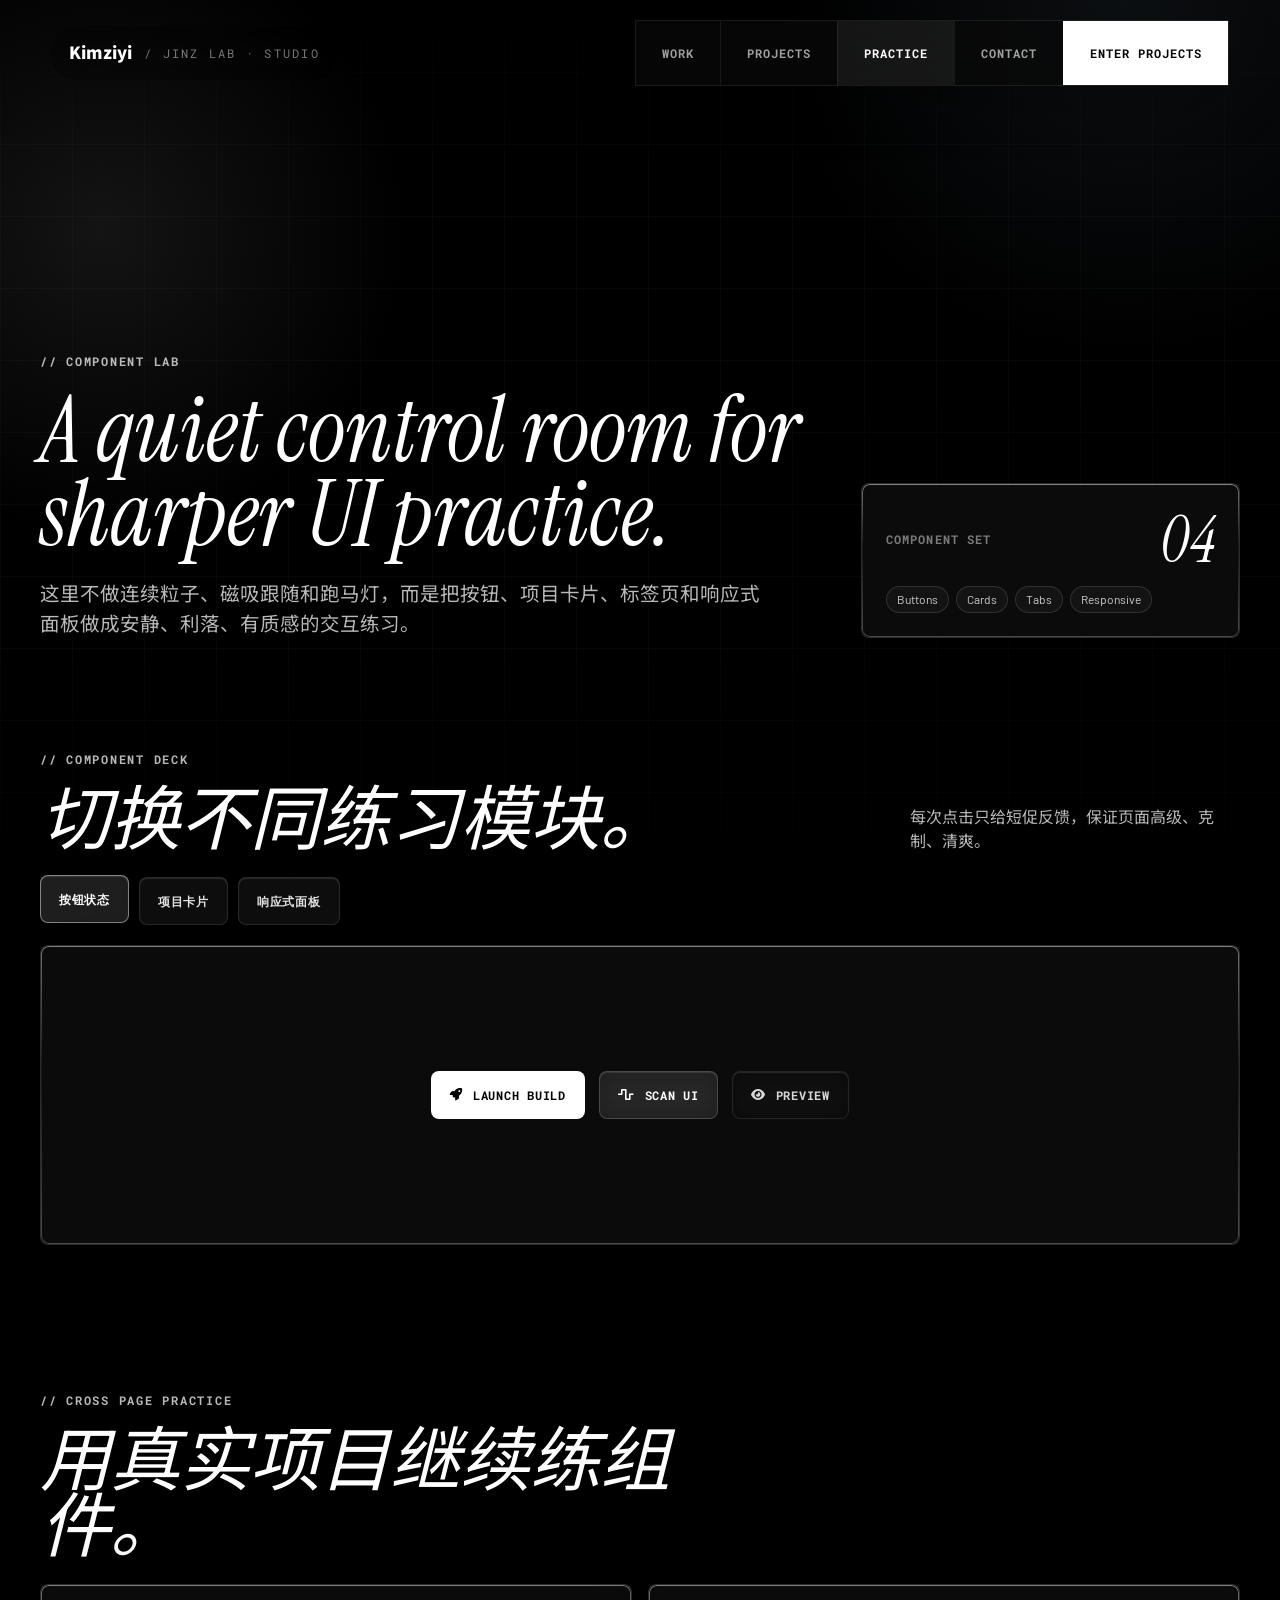
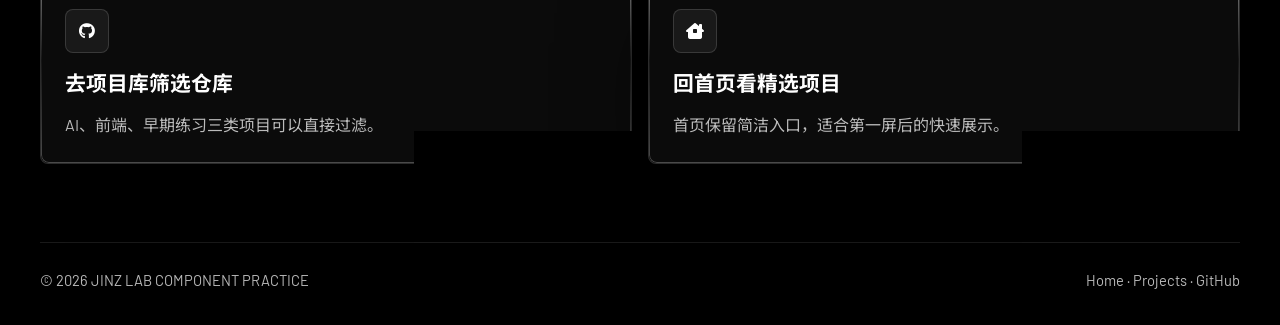
==== commit 884fcf7f: "Update brand copy" ====
--- a/myweb/practice.html
+++ b/myweb/practice.html
@@ -14,7 +14,7 @@
 <body data-page="practice">
     <header class="studio-header" data-elevated="false">
         <a class="studio-brand" href="index.html#top" aria-label="返回首页">
-            <strong>金子溢</strong>
+            <strong>Kimziyi</strong>
             <span>/ JINZ LAB · STUDIO</span>
         </a>
         <button class="nav-toggle" type="button" aria-expanded="false" aria-controls="site-nav" aria-label="展开导航">
--- a/myweb/style.css
+++ b/myweb/style.css
@@ -1734,6 +1734,240 @@
         border-top: 0;
     }
 
+    .spade-hero {
+        display: flex;
+        min-height: auto;
+        flex-direction: column;
+        align-items: stretch;
+        gap: 20px;
+        padding: 104px 20px 48px;
+        overflow: hidden;
+    }
+
+    .spade-hero::before {
+        background-size: 48px 48px;
+        mask-image: linear-gradient(180deg, black, transparent 82%);
+    }
+
+    .spade-video-panel {
+        position: relative;
+        inset: auto;
+        z-index: 2;
+        order: 3;
+        width: 100%;
+        height: clamp(220px, 58vw, 320px);
+        margin: 2px 0 4px;
+        overflow: hidden;
+        border: 1px solid rgba(28, 46, 30, 0.12);
+        border-radius: 26px;
+        opacity: 1;
+        background: #e9ede6;
+        box-shadow: 0 24px 74px rgba(28, 46, 30, 0.14);
+    }
+
+    .spade-video {
+        object-position: center 22%;
+        transform: translate3d(0, 0, 0) scale(1.015);
+        transition: transform 160ms var(--ease);
+    }
+
+    .spade-video-wash {
+        background:
+            radial-gradient(circle at 66% 28%, rgba(255, 255, 255, 0.24), transparent 26%),
+            linear-gradient(90deg, rgba(247, 248, 244, 0.16) 0%, rgba(247, 248, 244, 0.02) 42%, rgba(247, 248, 244, 0.08)),
+            linear-gradient(0deg, rgba(247, 248, 244, 0.36) 0%, transparent 34%);
+        transition: none;
+    }
+
+    .spade-hero-content {
+        display: contents;
+    }
+
+    .spade-kicker {
+        position: relative;
+        z-index: 3;
+        order: 1;
+        max-width: 100%;
+        flex-wrap: wrap;
+        gap: 6px 9px;
+        margin-bottom: 14px;
+        font-size: 0.72rem;
+        line-height: 1.35;
+        letter-spacing: 0.06em;
+    }
+
+    .spade-hero h1 {
+        position: relative;
+        z-index: 3;
+        order: 2;
+        min-height: auto;
+        margin-bottom: 16px;
+        font-size: clamp(2.46rem, 12vw, 4rem);
+        line-height: 0.98;
+        overflow-wrap: anywhere;
+    }
+
+    .type-cursor {
+        width: 2px;
+    }
+
+    .spade-lede {
+        position: relative;
+        z-index: 3;
+        order: 4;
+        margin-bottom: 22px;
+        font-size: 1rem;
+        line-height: 1.68;
+    }
+
+    .service-picker {
+        position: relative;
+        z-index: 3;
+        order: 5;
+        width: 100%;
+        margin-bottom: 20px;
+        padding: 16px;
+        border: 1px solid rgba(28, 46, 30, 0.1);
+        border-radius: 22px;
+        background: rgba(250, 251, 249, 0.74);
+        box-shadow: 0 18px 54px rgba(28, 46, 30, 0.08);
+        backdrop-filter: blur(14px);
+    }
+
+    .service-picker h2 {
+        margin-bottom: 2px;
+        font-size: 1.32rem;
+    }
+
+    .service-picker p {
+        margin-bottom: 14px;
+        font-size: 0.92rem;
+    }
+
+    .service-pills {
+        display: grid;
+        grid-template-columns: repeat(2, minmax(0, 1fr));
+        gap: 9px;
+    }
+
+    .service-pill {
+        justify-content: center;
+        min-width: 0;
+        min-height: 44px;
+        padding: 0 12px;
+        text-align: center;
+        line-height: 1.15;
+    }
+
+    .service-status {
+        min-height: 0;
+        padding: 12px 14px;
+        font-size: 0.82rem;
+        line-height: 1.45;
+    }
+
+    .service-status.is-active {
+        display: grid;
+        align-items: start;
+        gap: 8px;
+    }
+
+    .spade-actions {
+        position: relative;
+        z-index: 3;
+        order: 6;
+        display: grid;
+        grid-template-columns: 1fr;
+        gap: 10px;
+    }
+
+    .spade-link {
+        justify-content: center;
+        width: 100%;
+        min-height: 48px;
+        padding: 0 16px;
+        text-align: center;
+    }
+
+    .spade-portrait {
+        order: 7;
+        width: min(100%, 420px);
+        align-self: center;
+        border-radius: 24px;
+        box-shadow: 0 22px 70px rgba(28, 46, 30, 0.16);
+    }
+
+    .spade-portrait img {
+        aspect-ratio: 4 / 4.7;
+    }
+
+    .spade-portrait figcaption {
+        flex-wrap: wrap;
+        padding: 13px 14px;
+        font-size: 0.68rem;
+        line-height: 1.35;
+        letter-spacing: 0.06em;
+    }
+
+    .capabilities-section {
+        position: relative;
+        min-height: auto;
+        padding: 0;
+        background: #040404;
+    }
+
+    .capabilities-section .section-video {
+        position: absolute;
+        inset: 0;
+        z-index: 0;
+        display: block;
+        width: 100%;
+        height: 100%;
+        object-position: center;
+        opacity: 1;
+        filter: saturate(1.12) contrast(1.05) brightness(0.9);
+    }
+
+    .capabilities-section .edge-shade {
+        z-index: 1;
+        background:
+            linear-gradient(180deg, rgba(0, 0, 0, 0.08), rgba(0, 0, 0, 0.34) 34%, rgba(0, 0, 0, 0.76) 74%, #040404 100%),
+            linear-gradient(90deg, rgba(0, 0, 0, 0.66), transparent 54%, rgba(0, 0, 0, 0.42));
+    }
+
+    .capabilities-section .section-inner {
+        min-height: auto;
+        padding: 92px 20px 44px;
+        margin-top: 0;
+    }
+
+    .cinematic-heading {
+        margin-bottom: min(46vw, 170px);
+    }
+
+    .cinematic-heading h2 {
+        font-size: clamp(3.1rem, 14vw, 5.8rem);
+        line-height: 0.9;
+        text-shadow: 0 10px 34px rgba(0, 0, 0, 0.7);
+    }
+
+    .capabilities-section .capability-grid .liquid-card {
+        min-height: 300px;
+        background: rgba(8, 8, 8, 0.62);
+        backdrop-filter: blur(12px);
+        -webkit-backdrop-filter: blur(12px);
+    }
+
+    .capabilities-section .card-top {
+        display: grid;
+        grid-template-columns: 44px 1fr;
+        align-items: start;
+    }
+
+    .capabilities-section .tag-row {
+        justify-content: flex-start;
+    }
+
     .cinema-hero {
         min-height: 92svh;
         padding: 118px 20px 52px;
@@ -1765,10 +1999,6 @@
         align-items: stretch;
     }
 
-    .section-inner {
-        padding: 104px 20px 40px;
-    }
-
     .capability-grid,
     .repo-grid,
     .mini-project-grid,
@@ -1828,12 +2058,82 @@
 }
 
 @media (max-width: 460px) {
+    .studio-header {
+        top: 10px;
+        left: 10px;
+        right: 10px;
+    }
+
     .studio-brand {
         padding-inline: 14px;
     }
 
     .studio-brand strong {
         font-size: 0.95rem;
+    }
+
+    .nav-toggle {
+        width: 54px;
+    }
+
+    .studio-nav {
+        top: 70px;
+        right: 10px;
+        left: 10px;
+    }
+
+    .spade-hero {
+        padding: 92px 16px 42px;
+        gap: 18px;
+    }
+
+    .spade-video-panel {
+        height: clamp(210px, 62vw, 285px);
+        border-radius: 22px;
+    }
+
+    .spade-kicker {
+        margin-bottom: 14px;
+        font-size: 0.68rem;
+    }
+
+    .spade-hero h1 {
+        font-size: clamp(2.24rem, 11.6vw, 3rem);
+    }
+
+    .spade-lede {
+        font-size: 0.96rem;
+    }
+
+    .capabilities-section .section-inner {
+        padding: 86px 16px 38px;
+    }
+
+    .cinematic-heading h2 {
+        font-size: clamp(2.85rem, 13vw, 4.5rem);
+    }
+
+    .service-picker {
+        padding: 14px;
+        border-radius: 20px;
+    }
+
+    .service-pills {
+        grid-template-columns: 1fr;
+    }
+
+    .service-pill {
+        min-height: 44px;
+    }
+
+    .spade-portrait {
+        border-radius: 22px;
+    }
+
+    .spade-portrait figcaption {
+        display: grid;
+        grid-template-columns: 1fr auto;
+        gap: 8px;
     }
 
     .glass-button,
